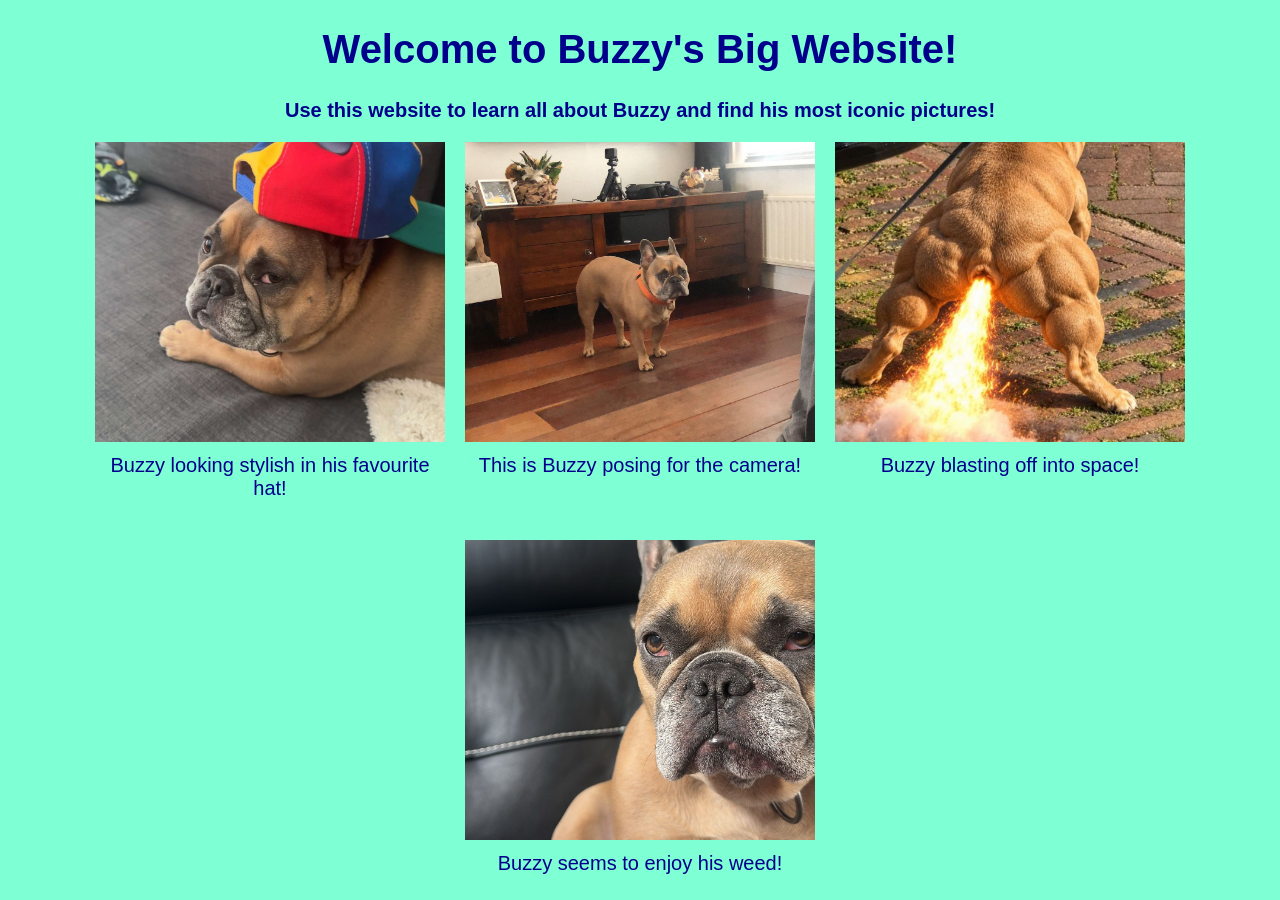
==== index.html @ c1013620 "Trybing to fix geeked buzz" ====
<!DOCTYPE html>
<html>
<head>
    <meta charset="UTF-8">
    <title>Buzzy's World</title>
    <link rel="stylesheet" href="style.css">
</head>

    <body>

    <h1>Welcome to Buzzy's Big Website!</h1>

    <p>
        <b>Use this website to learn all about Buzzy
        and find his most iconic pictures!</b>
    </p>

  
    <div class="picture-container">

    <div class="picture-card">
        <img src="images/buzzyhat.jpg.jpeg" class="buzzy-hat">
        <p>Buzzy looking stylish in his favourite hat!</p>
    </div>

    <div class="picture-card">
        <img src="images/buzzyicon.jpg.jpeg" class="buzzy-icon">
        <p>This is Buzzy posing for the camera!</p>
    </div>

    <div class="picture-card">
        <img src="images/buzzyrocket.jpg.jpeg" class="buzzy-rocket">
        <p>Buzzy blasting off into space!</p>
    </div>

   <div class="picture-card">
        <img src="images/geekedbuzzy.jpeg" class="geekedbuzzy">
        <p>Buzzy seems to enjoy his weed!</p>
   </div>

    </div>

    </body>
</html>
---- style.css ----
body {
    background-color: aquamarine;
    margin: 0;
    font-family: sans-serif;
}

h1 {
    text-align: center;
    color: darkblue;
    font-size: 40px;
}

p {
    text-align: center;
    color: darkblue;
    font-size: 20px;
}

.picture-container {
    display: flex;
    flex-direction: row;
    justify-content: center;
    align-items: flex-start;
    gap: 20px;
    flex-wrap: wrap;
    margin-top: 20px;
    width: 100%;
}

.picture-card {
    width: 350px;
    flex: 0 0 350px;
    text-align: center;
}

.picture-card img {
    width: 350px;
    height: 300px;
    object-fit: cover;
    display: block;
}

.picture-card p {
    margin-top: 12px;
}
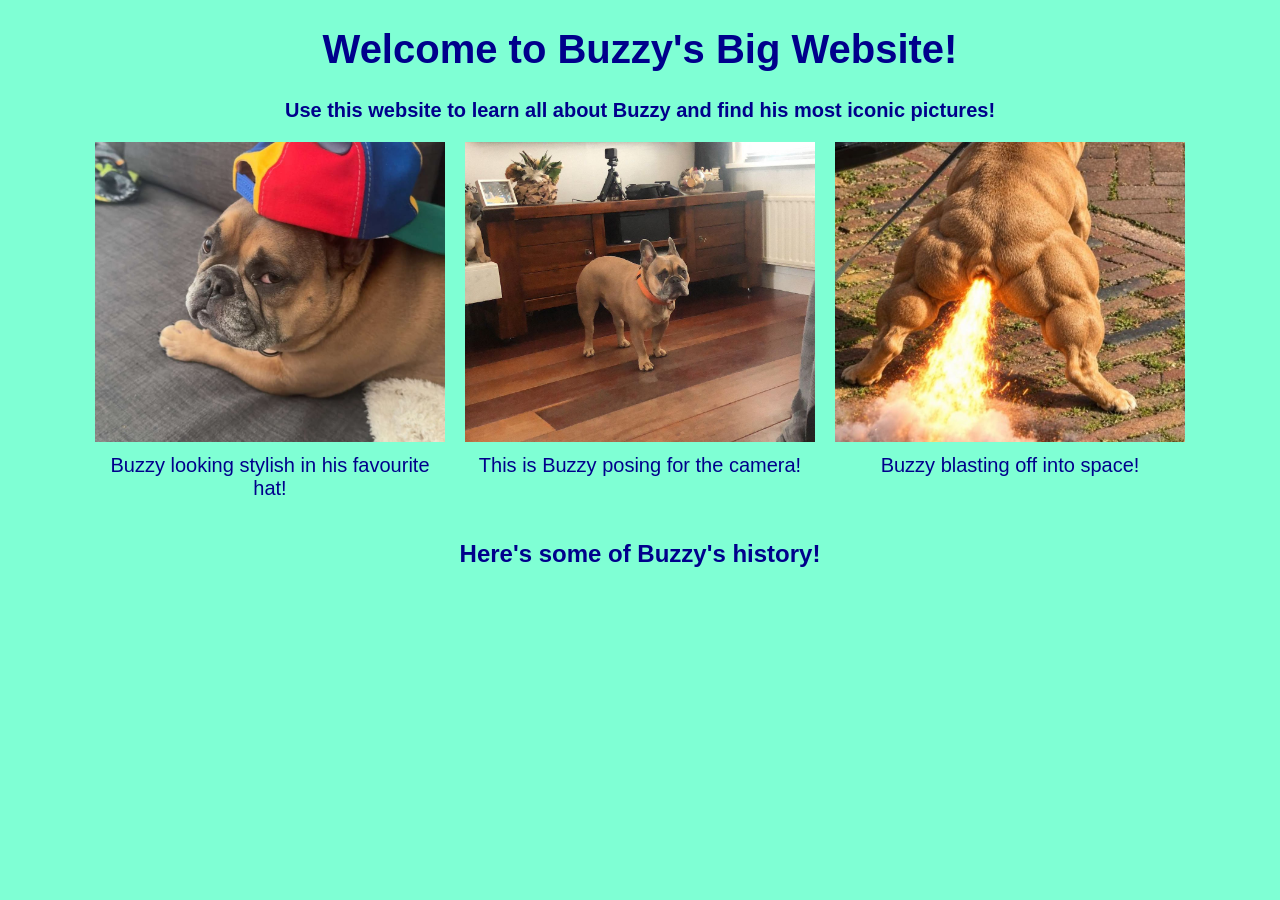
==== commit 5e94e817: "Improvge page" ====
--- a/index.html
+++ b/index.html
@@ -34,12 +34,9 @@
         <p>Buzzy blasting off into space!</p>
     </div>
 
-   <div class="picture-card">
-        <img src="images/geekedbuzzy.jpeg" class="geekedbuzzy">
-        <p>Buzzy seems to enjoy his weed!</p>
-   </div>
+    </div>
 
-    </div>
+    <h2> Here's some of Buzzy's history!</h2>
 
     </body>
 </html>
--- a/style.css
+++ b/style.css
@@ -10,6 +10,11 @@
     text-align: center;
     color: darkblue;
     font-size: 40px;
+}
+
+h2 {
+    text-align: center;
+    color: darkblue;
 }
 
 p {
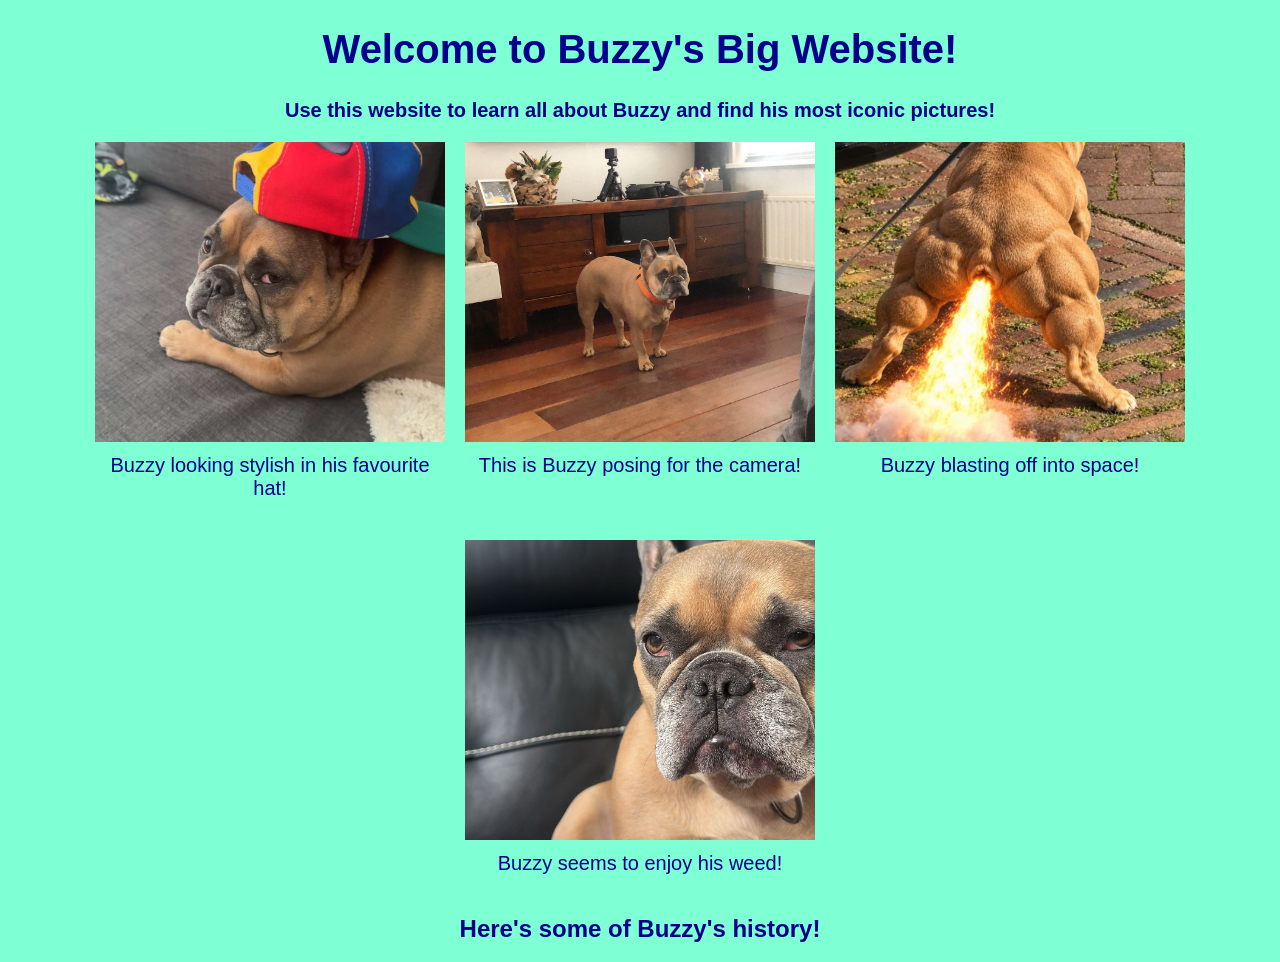
==== commit 7e89133b: "Even more improvement" ====
--- a/index.html
+++ b/index.html
@@ -34,6 +34,11 @@
         <p>Buzzy blasting off into space!</p>
     </div>
 
+    <div class="picture-card">
+        <img src="images/geekedbuzzy.jpeg" class="geekedbuzzy">
+        <p>Buzzy seems to enjoy his weed!</p>
+   </div>
+   
     </div>
 
     <h2> Here's some of Buzzy's history!</h2>
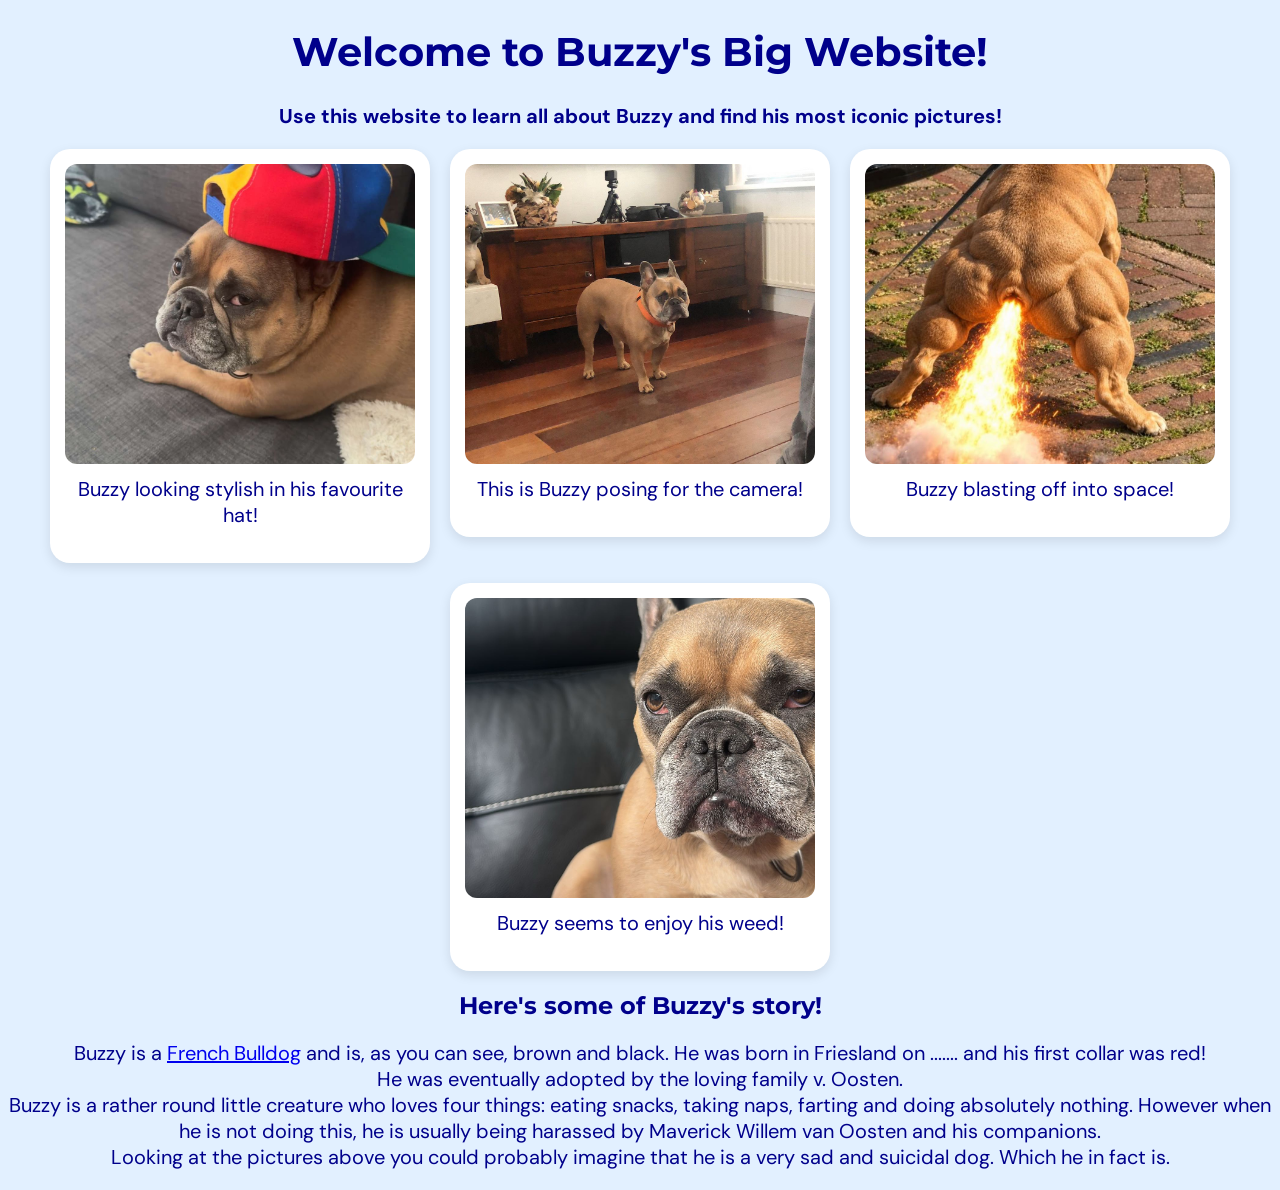
==== commit 95f85d1c: "Updated CSS" ====
--- a/index.html
+++ b/index.html
@@ -5,6 +5,9 @@
     <meta charset="UTF-8">
     <title>Buzzy's World</title>
     <link rel="stylesheet" href="style.css">
+    <link rel="preconnect" href="https://fonts.googleapis.com">
+    <link rel="preconnect" href="https://fonts.gstatic.com" crossorigin>
+    <link href="https://fonts.googleapis.com/css2?family=DM+Sans:wght@400;500;700&family=Montserrat:wght@500;600;700;800&display=swap" rel="stylesheet">
 </head>
 
     <body>
@@ -41,7 +44,14 @@
    
     </div>
 
-    <h2> Here's some of Buzzy's history!</h2>
+    <h2> Here's some of Buzzy's story!</h2>
+    <p> Buzzy is a <a href="https://en.wikipedia.org/wiki/French_Bulldog" target="_blank">French Bulldog</a> and is, as you can see, brown and black. He was born in Friesland on ....... and his first collar was red!<br>
+        He was eventually adopted by the loving family v. Oosten.<br> Buzzy is a rather round little creature who loves four things: eating snacks, taking naps, farting and doing absolutely nothing. However when he is not doing this, he is usually being harassed by Maverick Willem van Oosten and his companions.<br>
+        Looking at the pictures above you could probably imagine that he is a very sad and suicidal dog. Which he in fact is. </p>
+
 
     </body>
 </html>
+
+
+<!--Buzzy was in Friesland geboren, en zijn eerste halsband was rood. Geboortedatum onbekend-->
--- a/style.css
+++ b/style.css
@@ -1,26 +1,28 @@
 
 
 body {
-    background-color: aquamarine;
+    background-color: #E2F0FF;
     margin: 0;
-    font-family: sans-serif;
 }
 
 h1 {
     text-align: center;
     color: darkblue;
     font-size: 40px;
+    font-family: 'Montserrat', sans-serif;
 }
 
 h2 {
     text-align: center;
     color: darkblue;
+    font-family: 'Montserrat';
 }
 
 p {
     text-align: center;
     color: darkblue;
     font-size: 20px;
+    font-family: 'DM Sans';
 }
 
 .picture-container {
@@ -50,3 +52,20 @@
 .picture-card p {
     margin-top: 12px;
 }
+
+.picture-card {
+    background-color: white;
+    border-radius: 20px;
+    padding: 15px;
+    width: 350px;
+    text-align: center;
+    box-shadow: 0 4px 12px rgba(0, 0, 0, 0.1);
+}
+
+.picture-card img {
+    width: 100%;
+    height: 300px;
+    object-fit: cover;
+    border-radius: 12px;
+    display: block;
+}
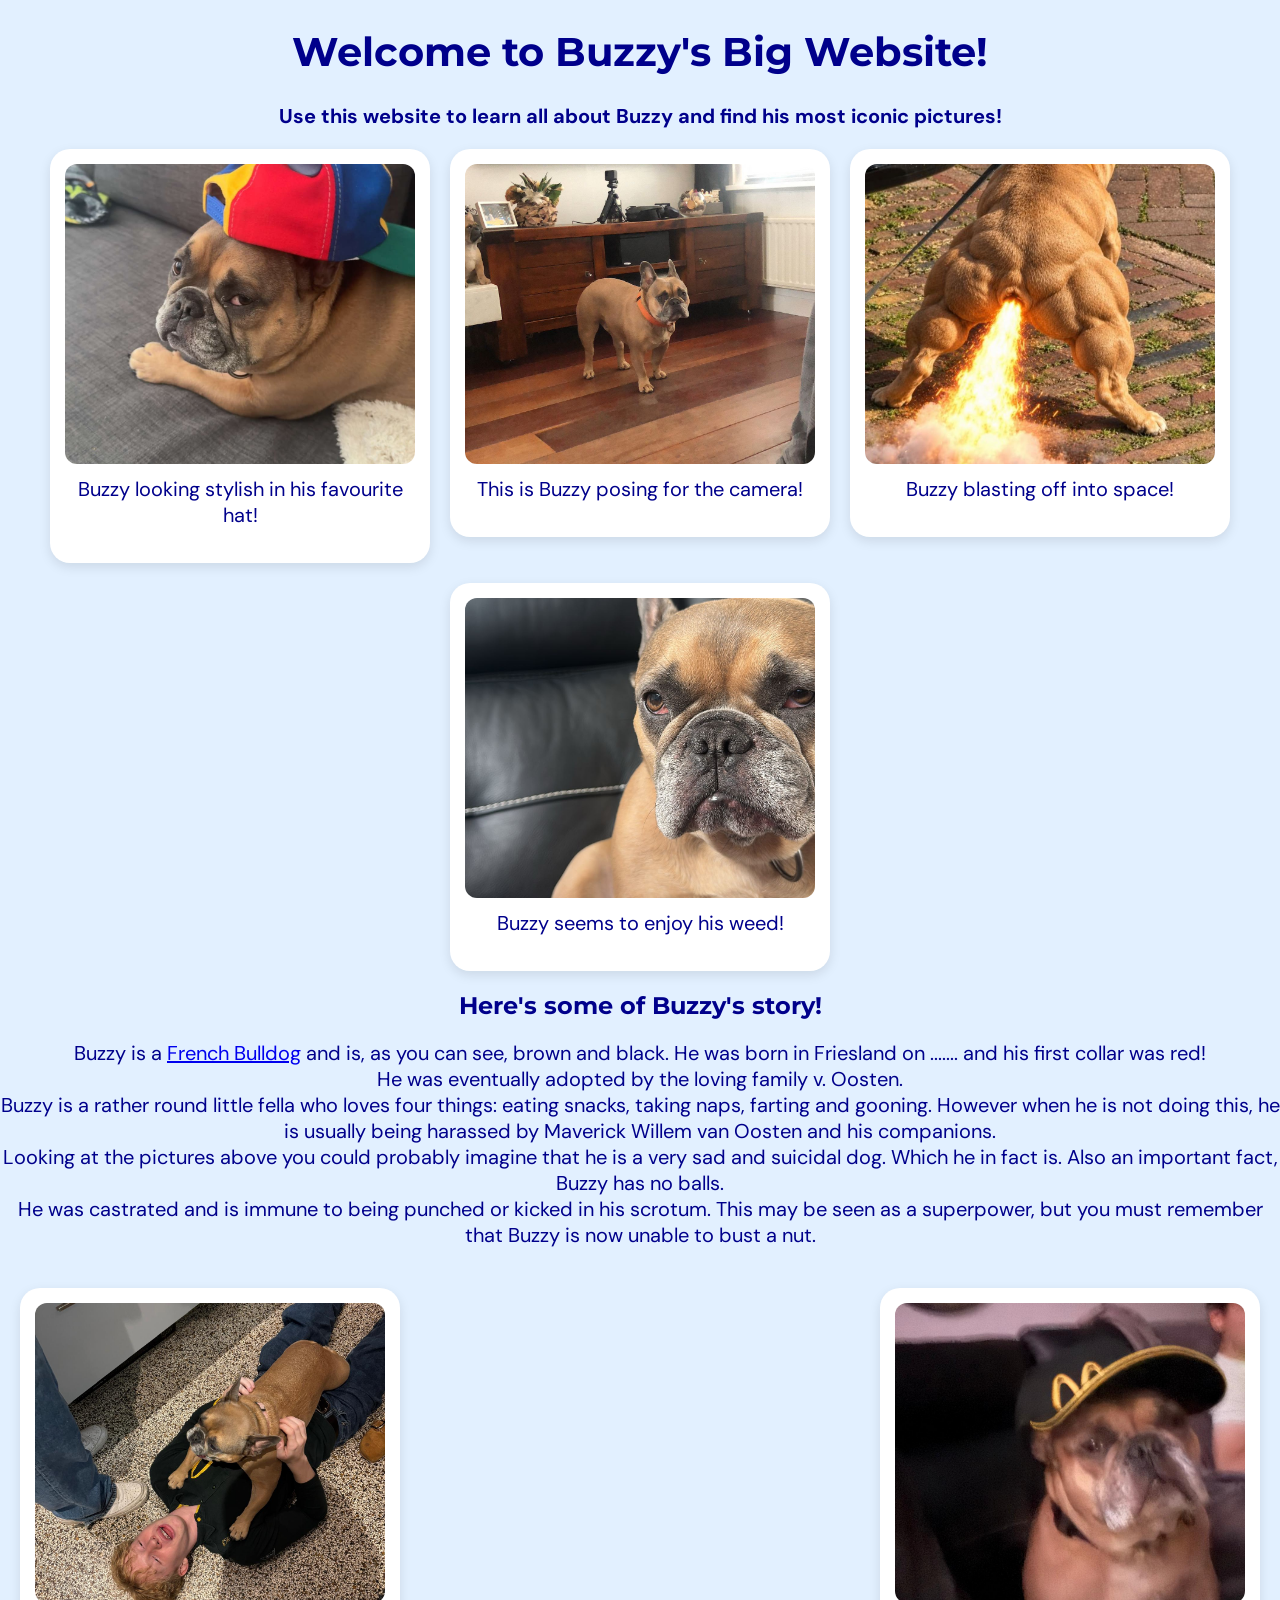
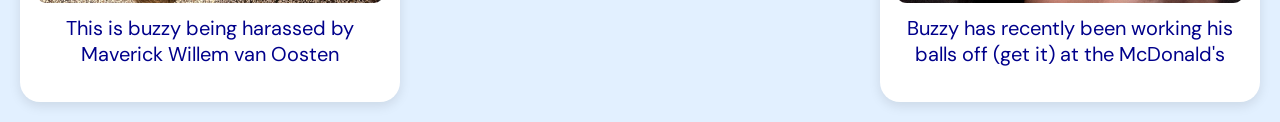
==== commit 04f37de5: "Buzzy column pics" ====
--- a/index.html
+++ b/index.html
@@ -41,14 +41,25 @@
         <img src="images/geekedbuzzy.jpeg" class="geekedbuzzy">
         <p>Buzzy seems to enjoy his weed!</p>
    </div>
-   
     </div>
 
     <h2> Here's some of Buzzy's story!</h2>
     <p> Buzzy is a <a href="https://en.wikipedia.org/wiki/French_Bulldog" target="_blank">French Bulldog</a> and is, as you can see, brown and black. He was born in Friesland on ....... and his first collar was red!<br>
-        He was eventually adopted by the loving family v. Oosten.<br> Buzzy is a rather round little creature who loves four things: eating snacks, taking naps, farting and doing absolutely nothing. However when he is not doing this, he is usually being harassed by Maverick Willem van Oosten and his companions.<br>
-        Looking at the pictures above you could probably imagine that he is a very sad and suicidal dog. Which he in fact is. </p>
-
+        He was eventually adopted by the loving family v. Oosten.<br> Buzzy is a rather round little fella who loves four things: eating snacks, taking naps, farting and gooning. However when he is not doing this, he is usually being harassed by Maverick Willem van Oosten and his companions.<br>
+        Looking at the pictures above you could probably imagine that he is a very sad and suicidal dog. Which he in fact is. Also an important fact, Buzzy has no balls.<br>
+        He was castrated and is immune to being punched or kicked in his scrotum. This may be seen as a superpower, but you must remember that Buzzy is now unable to bust a nut.  </p>
+    
+    <div class="buzzy-column">
+      <div class="picture-card">  
+        <img src="images/buzzyrizz.jpeg" class="buzzyrizz">
+        <p>This is buzzy being harassed by Maverick Willem van Oosten</p>
+      </div>
+      
+      <div class="picture-card">
+        <img src="images/buzzyjob.jpeg" class="buzzyjob">
+        <p>Buzzy has recently been working his balls off (get it) at the McDonald's</p>
+      </div>
+    </div>
 
     </body>
 </html>
--- a/style.css
+++ b/style.css
@@ -68,4 +68,13 @@
     object-fit: cover;
     border-radius: 12px;
     display: block;
-}+}
+
+.buzzy-column {
+    display: flex;
+    flex-direction: row;
+    justify-content: space-between;
+    align-items: flex-start;
+    width: 100%;
+    padding: 20px;
+    box-sizing: border-box;
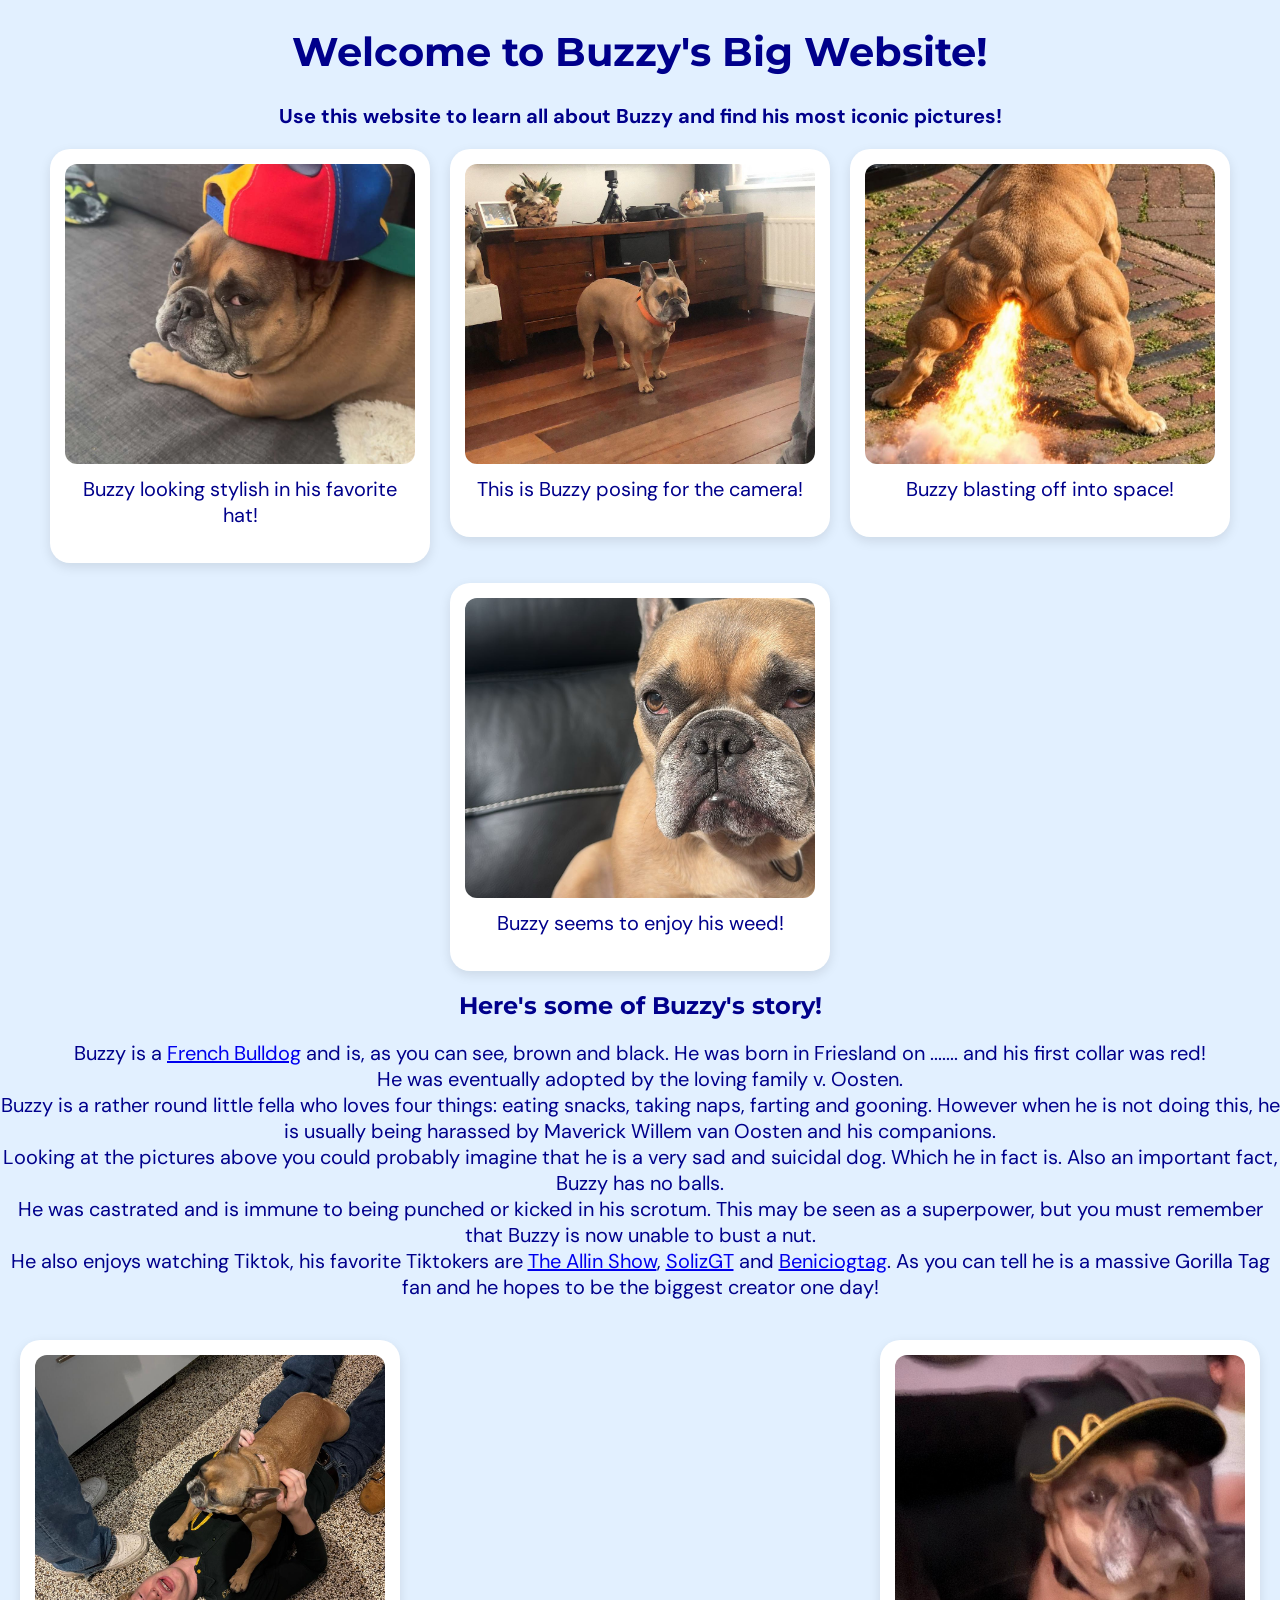
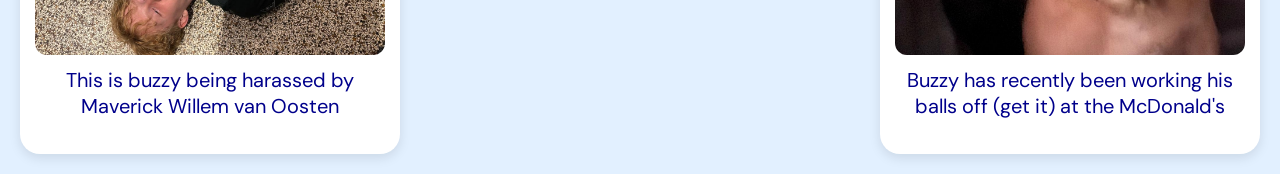
==== commit 58138344: "gtag" ====
--- a/index.html
+++ b/index.html
@@ -24,7 +24,7 @@
 
     <div class="picture-card">
         <img src="images/buzzyhat.jpg.jpeg" class="buzzy-hat">
-        <p>Buzzy looking stylish in his favourite hat!</p>
+        <p>Buzzy looking stylish in his favorite hat!</p>
     </div>
 
     <div class="picture-card">
@@ -47,7 +47,8 @@
     <p> Buzzy is a <a href="https://en.wikipedia.org/wiki/French_Bulldog" target="_blank">French Bulldog</a> and is, as you can see, brown and black. He was born in Friesland on ....... and his first collar was red!<br>
         He was eventually adopted by the loving family v. Oosten.<br> Buzzy is a rather round little fella who loves four things: eating snacks, taking naps, farting and gooning. However when he is not doing this, he is usually being harassed by Maverick Willem van Oosten and his companions.<br>
         Looking at the pictures above you could probably imagine that he is a very sad and suicidal dog. Which he in fact is. Also an important fact, Buzzy has no balls.<br>
-        He was castrated and is immune to being punched or kicked in his scrotum. This may be seen as a superpower, but you must remember that Buzzy is now unable to bust a nut.  </p>
+        He was castrated and is immune to being punched or kicked in his scrotum. This may be seen as a superpower, but you must remember that Buzzy is now unable to bust a nut.<br>
+        He also enjoys watching Tiktok, his favorite Tiktokers are <a href="https://www.tiktok.com/@the.allin.show" target="_blank">The Allin Show</a>, <a href="https://www.tiktok.com/@solizgt" target="_blank">SolizGT</a> and <a href="tiktok.com/@beniciogtag" target="_blank">Beniciogtag</a>. As you can tell he is a massive Gorilla Tag fan and he hopes to be the biggest creator one day!</p>
     
     <div class="buzzy-column">
       <div class="picture-card">  
